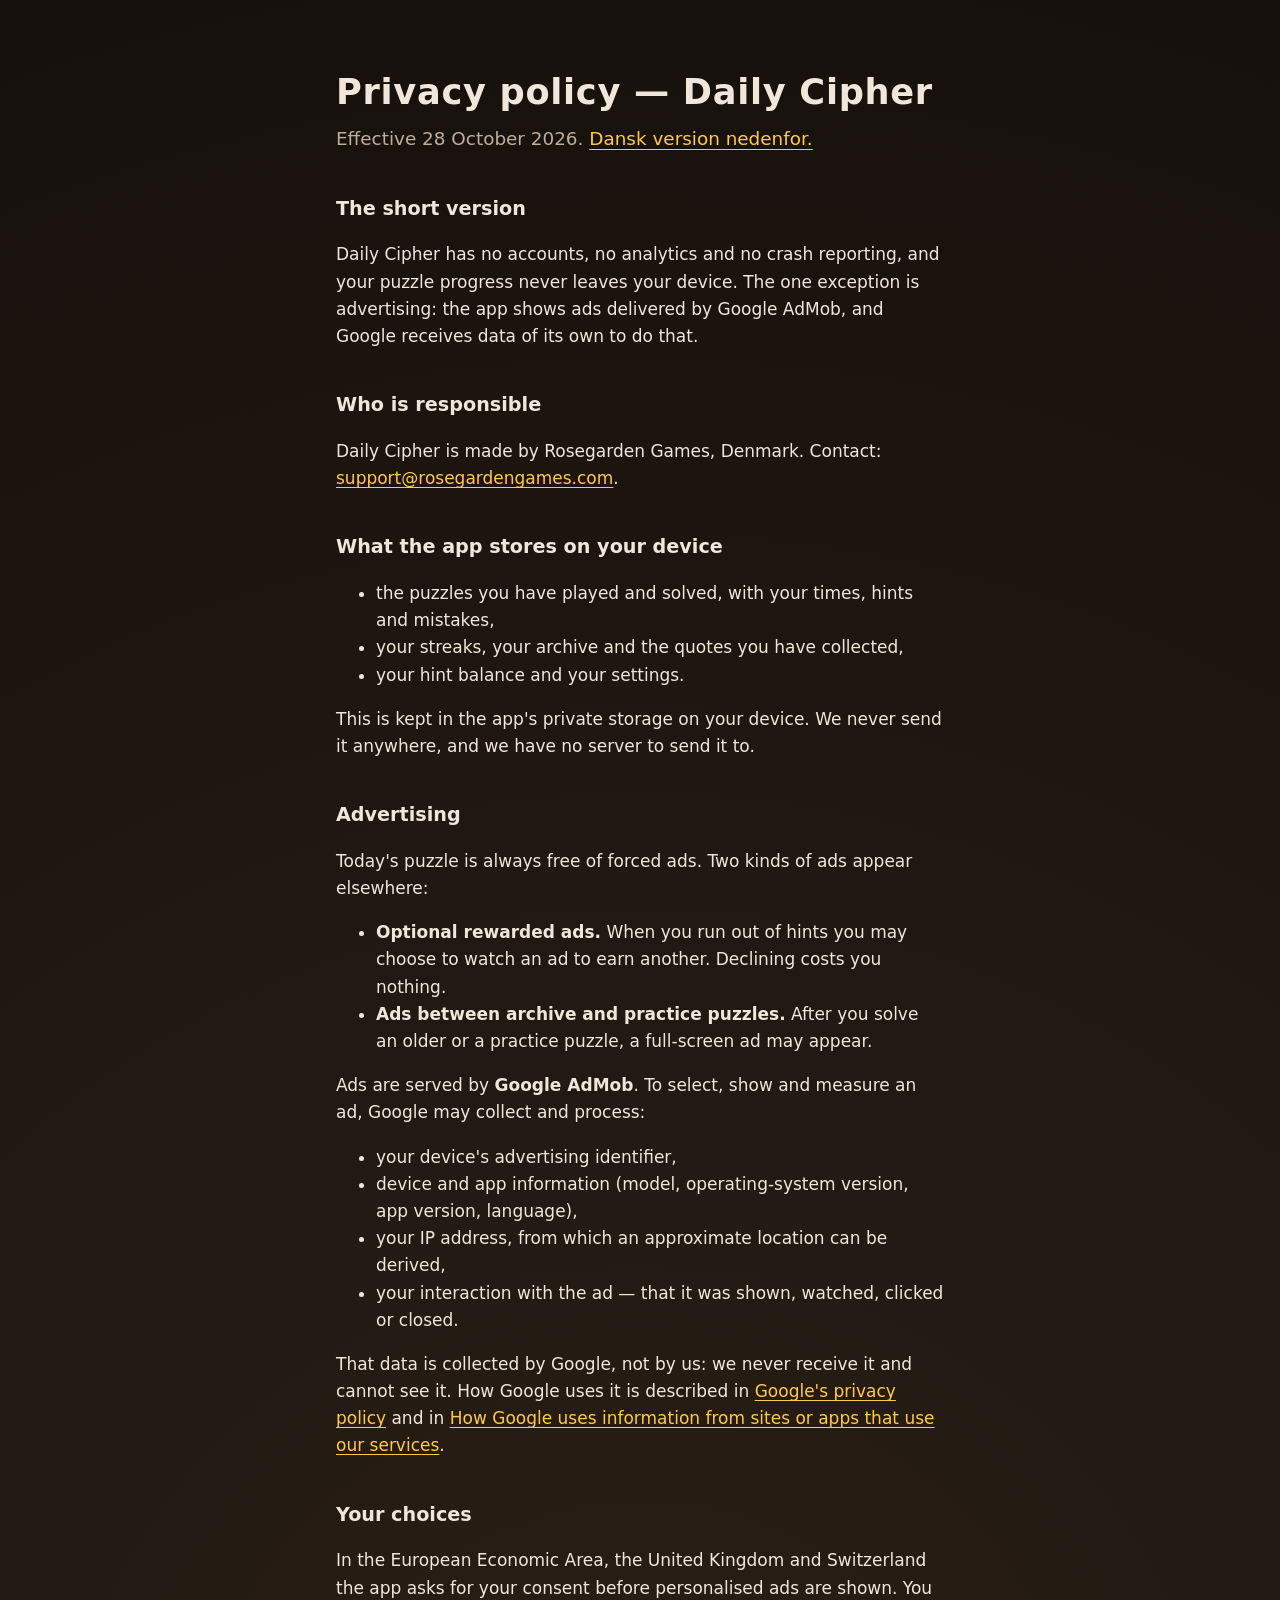
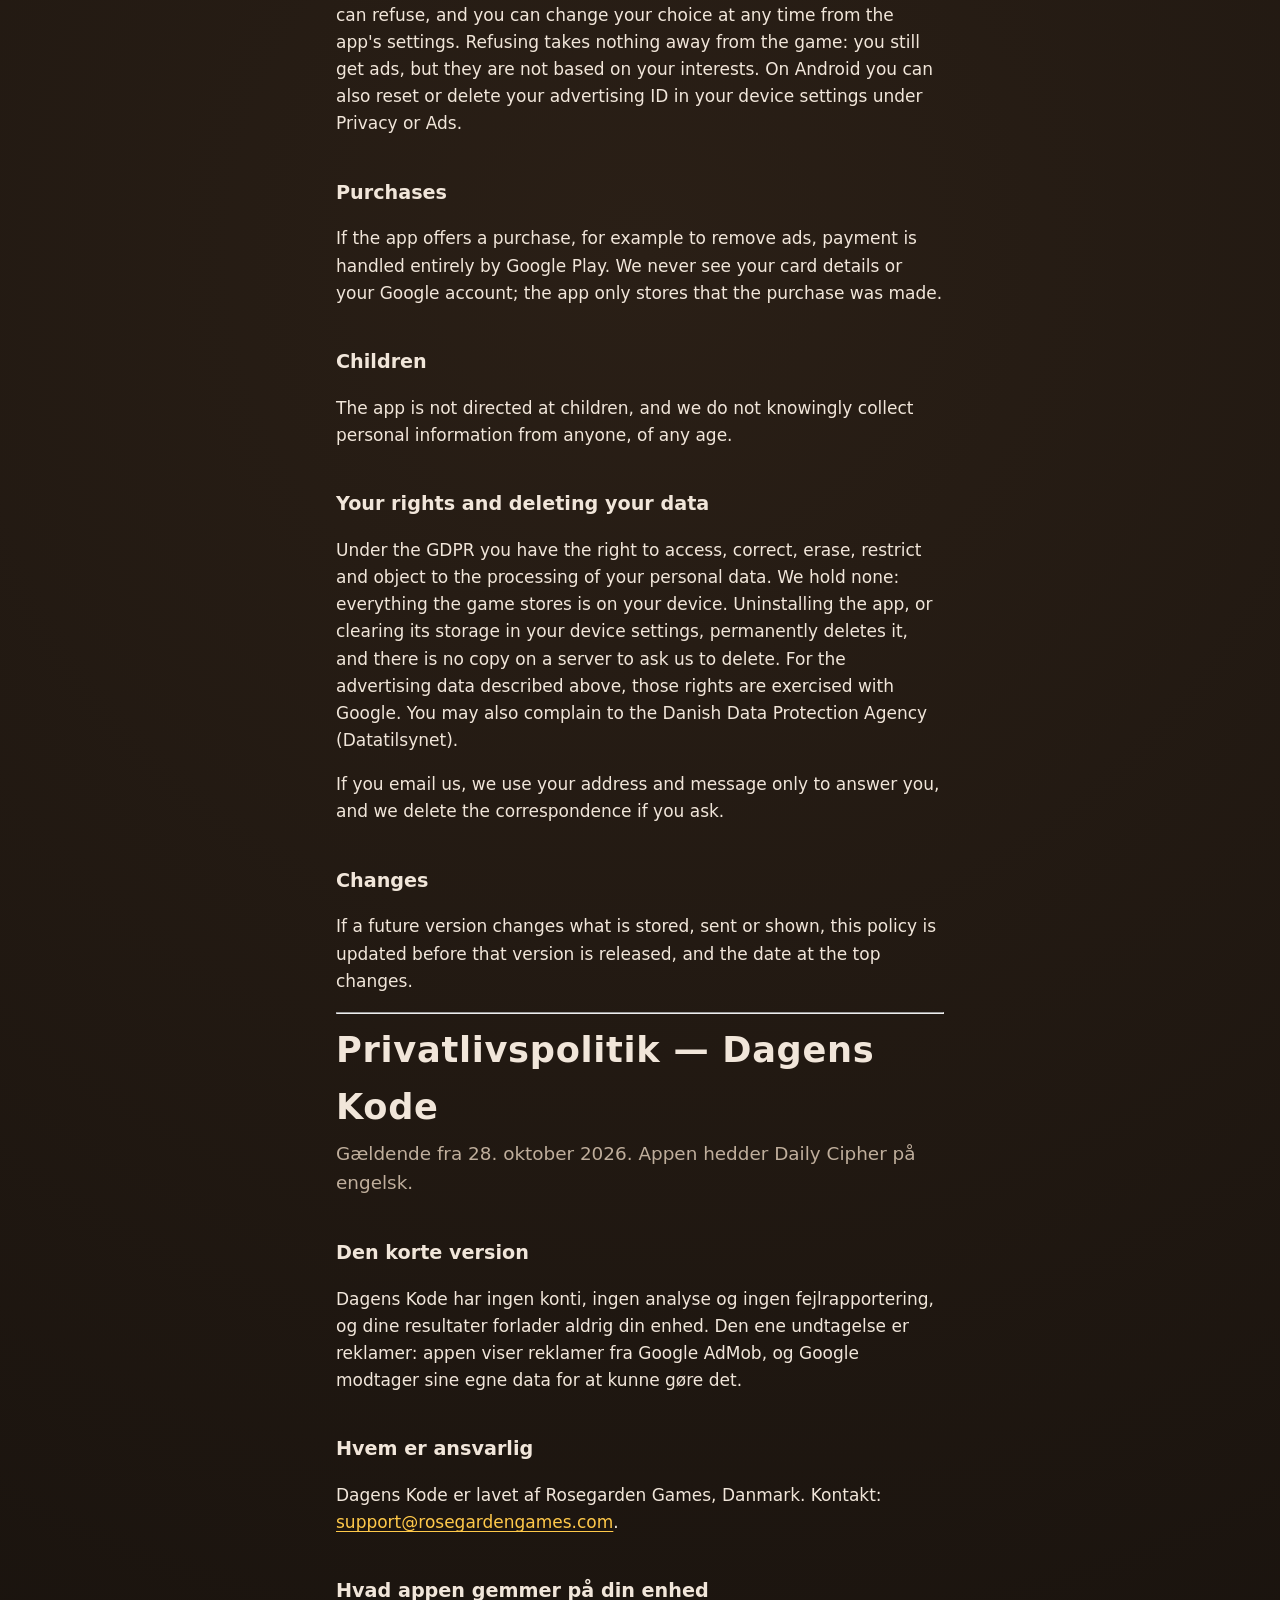
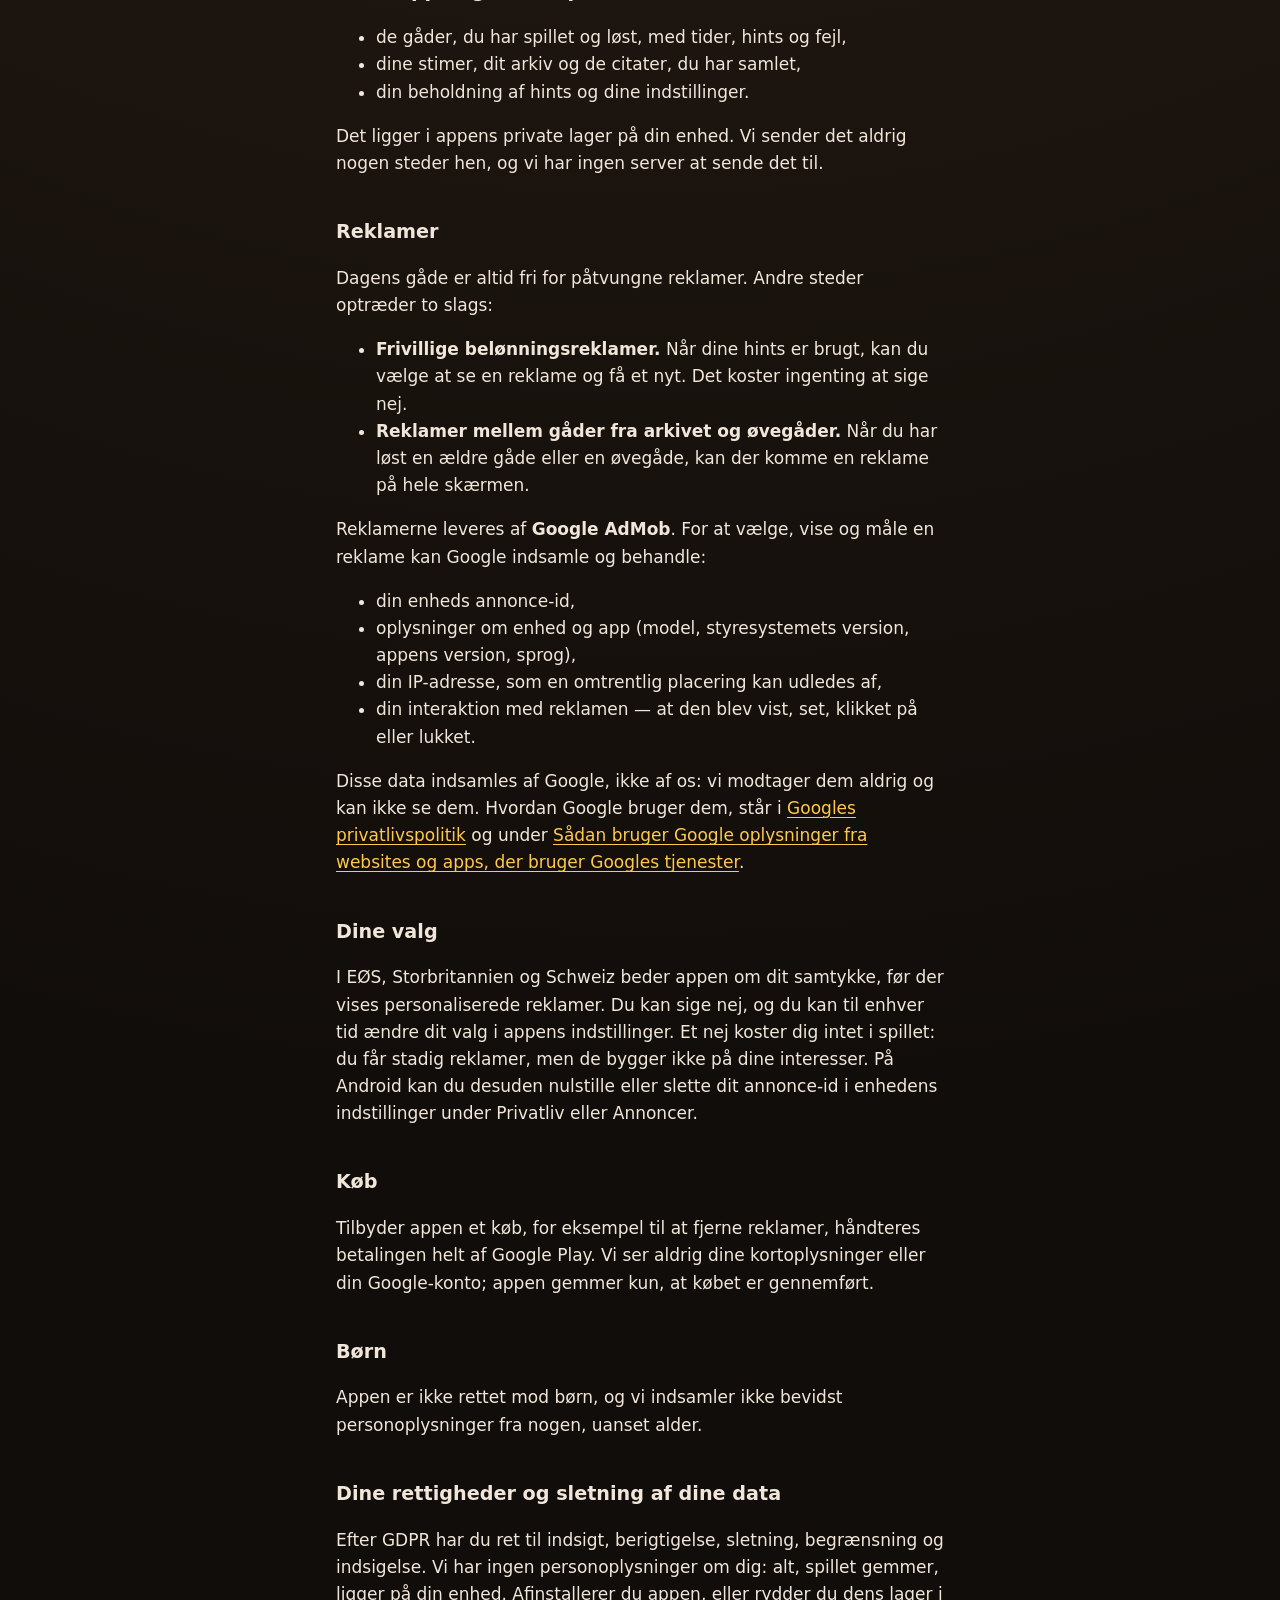
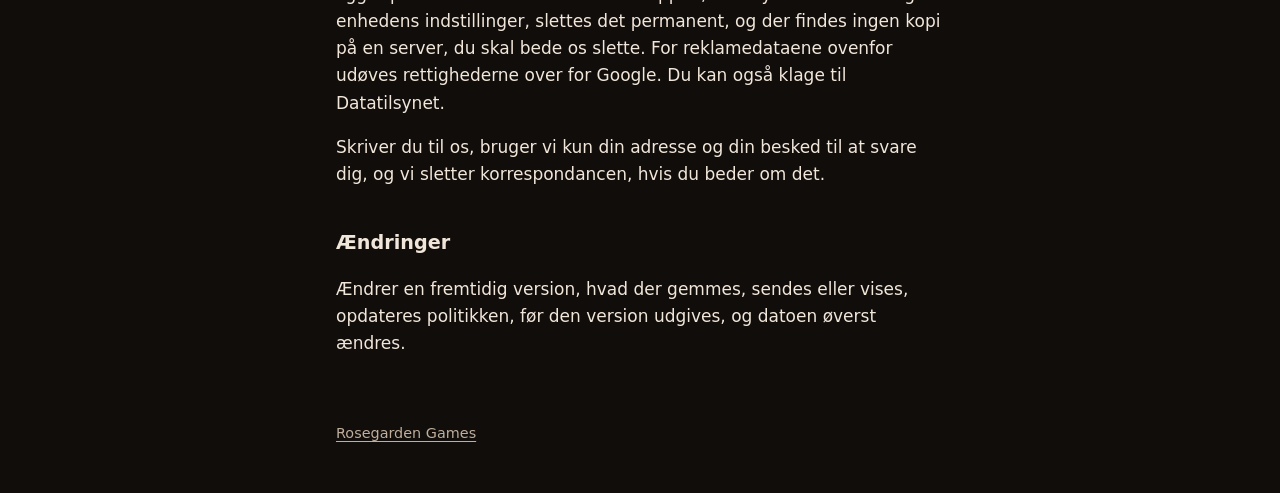
==== daily-cipher/privacy/index.html @ 12e748b9 "Daily Cipher: privacy policy (EN + DA) and an entry on the front page" ====
<!doctype html>
<html lang="en">
<head>
  <meta charset="utf-8">
  <meta name="viewport" content="width=device-width, initial-scale=1">
  <title>Privacy policy - Daily Cipher</title>
  <link rel="stylesheet" href="/style.css">
</head>
<body>
  <main>
    <h1>Privacy policy &mdash; Daily Cipher</h1>
    <p class="lead">Effective 28 October 2026. <a href="#da">Dansk version nedenfor.</a></p>

    <h2>The short version</h2>
    <p>Daily Cipher has no accounts, no analytics and no crash reporting, and your puzzle progress
      never leaves your device. The one exception is advertising: the app shows ads delivered by
      Google AdMob, and Google receives data of its own to do that.</p>

    <h2>Who is responsible</h2>
    <p>Daily Cipher is made by Rosegarden Games, Denmark. Contact:
      <a href="mailto:support@rosegardengames.com">support@rosegardengames.com</a>.</p>

    <h2>What the app stores on your device</h2>
    <ul>
      <li>the puzzles you have played and solved, with your times, hints and mistakes,</li>
      <li>your streaks, your archive and the quotes you have collected,</li>
      <li>your hint balance and your settings.</li>
    </ul>
    <p>This is kept in the app's private storage on your device. We never send it anywhere, and we
      have no server to send it to.</p>

    <h2>Advertising</h2>
    <p>Today's puzzle is always free of forced ads. Two kinds of ads appear elsewhere:</p>
    <ul>
      <li><strong>Optional rewarded ads.</strong> When you run out of hints you may choose to watch
        an ad to earn another. Declining costs you nothing.</li>
      <li><strong>Ads between archive and practice puzzles.</strong> After you solve an older or a
        practice puzzle, a full-screen ad may appear.</li>
    </ul>
    <p>Ads are served by <strong>Google AdMob</strong>. To select, show and measure an ad, Google
      may collect and process:</p>
    <ul>
      <li>your device's advertising identifier,</li>
      <li>device and app information (model, operating-system version, app version, language),</li>
      <li>your IP address, from which an approximate location can be derived,</li>
      <li>your interaction with the ad &mdash; that it was shown, watched, clicked or closed.</li>
    </ul>
    <p>That data is collected by Google, not by us: we never receive it and cannot see it. How
      Google uses it is described in
      <a href="https://policies.google.com/privacy">Google's privacy policy</a> and in
      <a href="https://policies.google.com/technologies/partner-sites">How Google uses information
      from sites or apps that use our services</a>.</p>

    <h2>Your choices</h2>
    <p>In the European Economic Area, the United Kingdom and Switzerland the app asks for your
      consent before personalised ads are shown. You can refuse, and you can change your choice at
      any time from the app's settings. Refusing takes nothing away from the game: you still get
      ads, but they are not based on your interests. On Android you can also reset or delete your
      advertising ID in your device settings under Privacy or Ads.</p>

    <h2>Purchases</h2>
    <p>If the app offers a purchase, for example to remove ads, payment is handled entirely by
      Google Play. We never see your card details or your Google account; the app only stores that
      the purchase was made.</p>

    <h2>Children</h2>
    <p>The app is not directed at children, and we do not knowingly collect personal information
      from anyone, of any age.</p>

    <h2>Your rights and deleting your data</h2>
    <p>Under the GDPR you have the right to access, correct, erase, restrict and object to the
      processing of your personal data. We hold none: everything the game stores is on your device.
      Uninstalling the app, or clearing its storage in your device settings, permanently deletes
      it, and there is no copy on a server to ask us to delete. For the advertising data described
      above, those rights are exercised with Google. You may also complain to the Danish Data
      Protection Agency (Datatilsynet).</p>
    <p>If you email us, we use your address and message only to answer you, and we delete the
      correspondence if you ask.</p>

    <h2>Changes</h2>
    <p>If a future version changes what is stored, sent or shown, this policy is updated before
      that version is released, and the date at the top changes.</p>

    <hr>

    <h1 id="da" lang="da">Privatlivspolitik &mdash; Dagens Kode</h1>
    <div lang="da">
      <p class="lead">Gældende fra 28. oktober 2026. Appen hedder Daily Cipher på engelsk.</p>

      <h2>Den korte version</h2>
      <p>Dagens Kode har ingen konti, ingen analyse og ingen fejlrapportering, og dine resultater
        forlader aldrig din enhed. Den ene undtagelse er reklamer: appen viser reklamer fra Google
        AdMob, og Google modtager sine egne data for at kunne gøre det.</p>

      <h2>Hvem er ansvarlig</h2>
      <p>Dagens Kode er lavet af Rosegarden Games, Danmark. Kontakt:
        <a href="mailto:support@rosegardengames.com">support@rosegardengames.com</a>.</p>

      <h2>Hvad appen gemmer på din enhed</h2>
      <ul>
        <li>de gåder, du har spillet og løst, med tider, hints og fejl,</li>
        <li>dine stimer, dit arkiv og de citater, du har samlet,</li>
        <li>din beholdning af hints og dine indstillinger.</li>
      </ul>
      <p>Det ligger i appens private lager på din enhed. Vi sender det aldrig nogen steder hen, og
        vi har ingen server at sende det til.</p>

      <h2>Reklamer</h2>
      <p>Dagens gåde er altid fri for påtvungne reklamer. Andre steder optræder to slags:</p>
      <ul>
        <li><strong>Frivillige belønningsreklamer.</strong> Når dine hints er brugt, kan du vælge at
          se en reklame og få et nyt. Det koster ingenting at sige nej.</li>
        <li><strong>Reklamer mellem gåder fra arkivet og øvegåder.</strong> Når du har løst en ældre
          gåde eller en øvegåde, kan der komme en reklame på hele skærmen.</li>
      </ul>
      <p>Reklamerne leveres af <strong>Google AdMob</strong>. For at vælge, vise og måle en reklame
        kan Google indsamle og behandle:</p>
      <ul>
        <li>din enheds annonce-id,</li>
        <li>oplysninger om enhed og app (model, styresystemets version, appens version, sprog),</li>
        <li>din IP-adresse, som en omtrentlig placering kan udledes af,</li>
        <li>din interaktion med reklamen &mdash; at den blev vist, set, klikket på eller lukket.</li>
      </ul>
      <p>Disse data indsamles af Google, ikke af os: vi modtager dem aldrig og kan ikke se dem.
        Hvordan Google bruger dem, står i
        <a href="https://policies.google.com/privacy?hl=da">Googles privatlivspolitik</a> og under
        <a href="https://policies.google.com/technologies/partner-sites?hl=da">Sådan bruger Google
        oplysninger fra websites og apps, der bruger Googles tjenester</a>.</p>

      <h2>Dine valg</h2>
      <p>I EØS, Storbritannien og Schweiz beder appen om dit samtykke, før der vises personaliserede
        reklamer. Du kan sige nej, og du kan til enhver tid ændre dit valg i appens indstillinger.
        Et nej koster dig intet i spillet: du får stadig reklamer, men de bygger ikke på dine
        interesser. På Android kan du desuden nulstille eller slette dit annonce-id i enhedens
        indstillinger under Privatliv eller Annoncer.</p>

      <h2>Køb</h2>
      <p>Tilbyder appen et køb, for eksempel til at fjerne reklamer, håndteres betalingen helt af
        Google Play. Vi ser aldrig dine kortoplysninger eller din Google-konto; appen gemmer kun, at
        købet er gennemført.</p>

      <h2>Børn</h2>
      <p>Appen er ikke rettet mod børn, og vi indsamler ikke bevidst personoplysninger fra nogen,
        uanset alder.</p>

      <h2>Dine rettigheder og sletning af dine data</h2>
      <p>Efter GDPR har du ret til indsigt, berigtigelse, sletning, begrænsning og indsigelse. Vi
        har ingen personoplysninger om dig: alt, spillet gemmer, ligger på din enhed. Afinstallerer
        du appen, eller rydder du dens lager i enhedens indstillinger, slettes det permanent, og der
        findes ingen kopi på en server, du skal bede os slette. For reklamedataene ovenfor udøves
        rettighederne over for Google. Du kan også klage til Datatilsynet.</p>
      <p>Skriver du til os, bruger vi kun din adresse og din besked til at svare dig, og vi sletter
        korrespondancen, hvis du beder om det.</p>

      <h2>Ændringer</h2>
      <p>Ændrer en fremtidig version, hvad der gemmes, sendes eller vises, opdateres politikken,
        før den version udgives, og datoen øverst ændres.</p>
    </div>

    <footer>
      <a href="/">Rosegarden Games</a>
    </footer>
  </main>
</body>
</html>
---- style.css ----
:root {
  color-scheme: dark;
  --room: #110d0a;
  --glow: #2a1f16;
  --text: #f1e6da;
  --muted: #bfae9c;
  --accent: #ffc94a;
}

* {
  box-sizing: border-box;
}

html {
  background: var(--room);
}

body {
  margin: 0;
  min-height: 100vh;
  background: radial-gradient(circle at 50% 35%, var(--glow), var(--room) 70%);
  color: var(--text);
  font: 17px/1.6 system-ui, -apple-system, "Segoe UI", Roboto, sans-serif;
}

main {
  max-width: 40rem;
  margin: 0 auto;
  padding: 4rem 1rem 3rem;
}

h1 {
  margin: 0 0 0.25rem;
  font-size: 2.2rem;
  letter-spacing: 0.02em;
}

h2 {
  margin-top: 2.5rem;
  font-size: 1.2rem;
}

.lead {
  margin-top: 0;
  color: var(--muted);
  font-size: 1.15rem;
}

a {
  color: var(--accent);
  text-underline-offset: 0.2em;
}

footer {
  margin-top: 4rem;
  color: var(--muted);
  font-size: 0.9rem;
}

footer a {
  color: inherit;
}
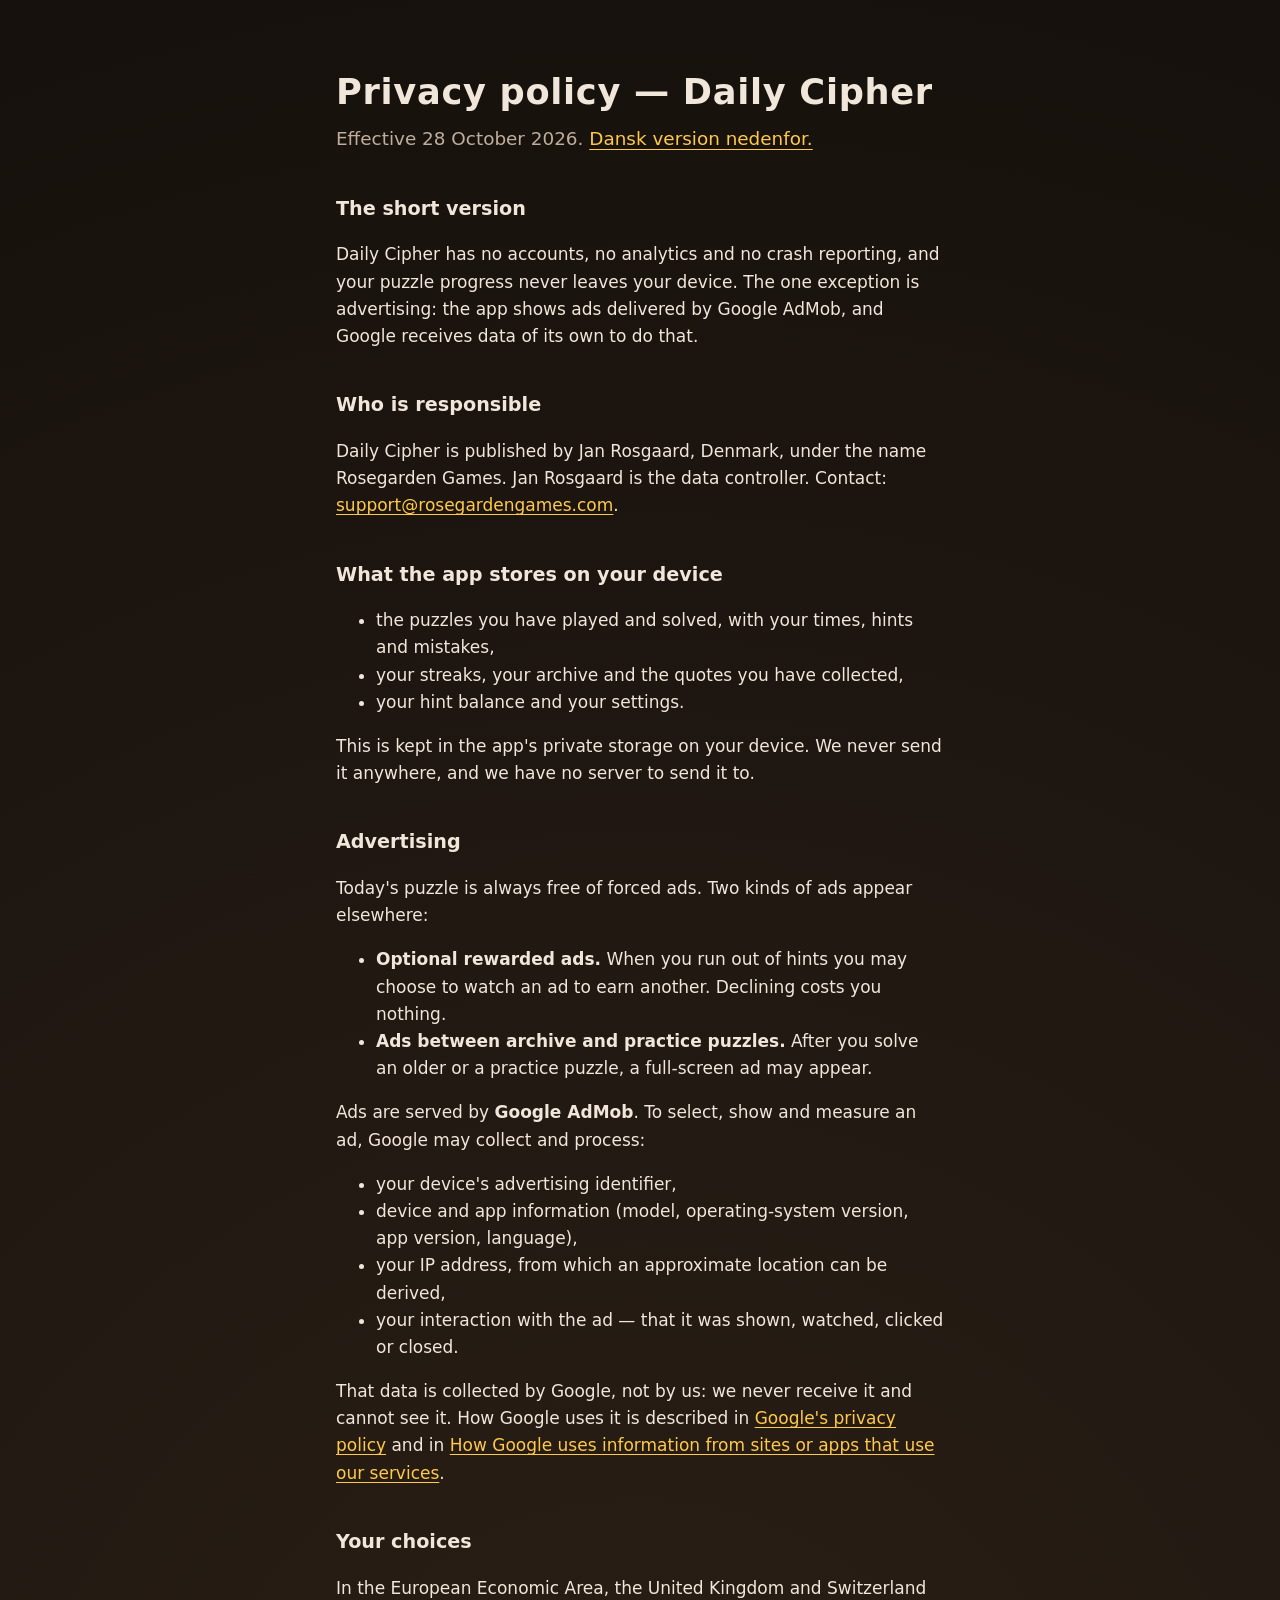
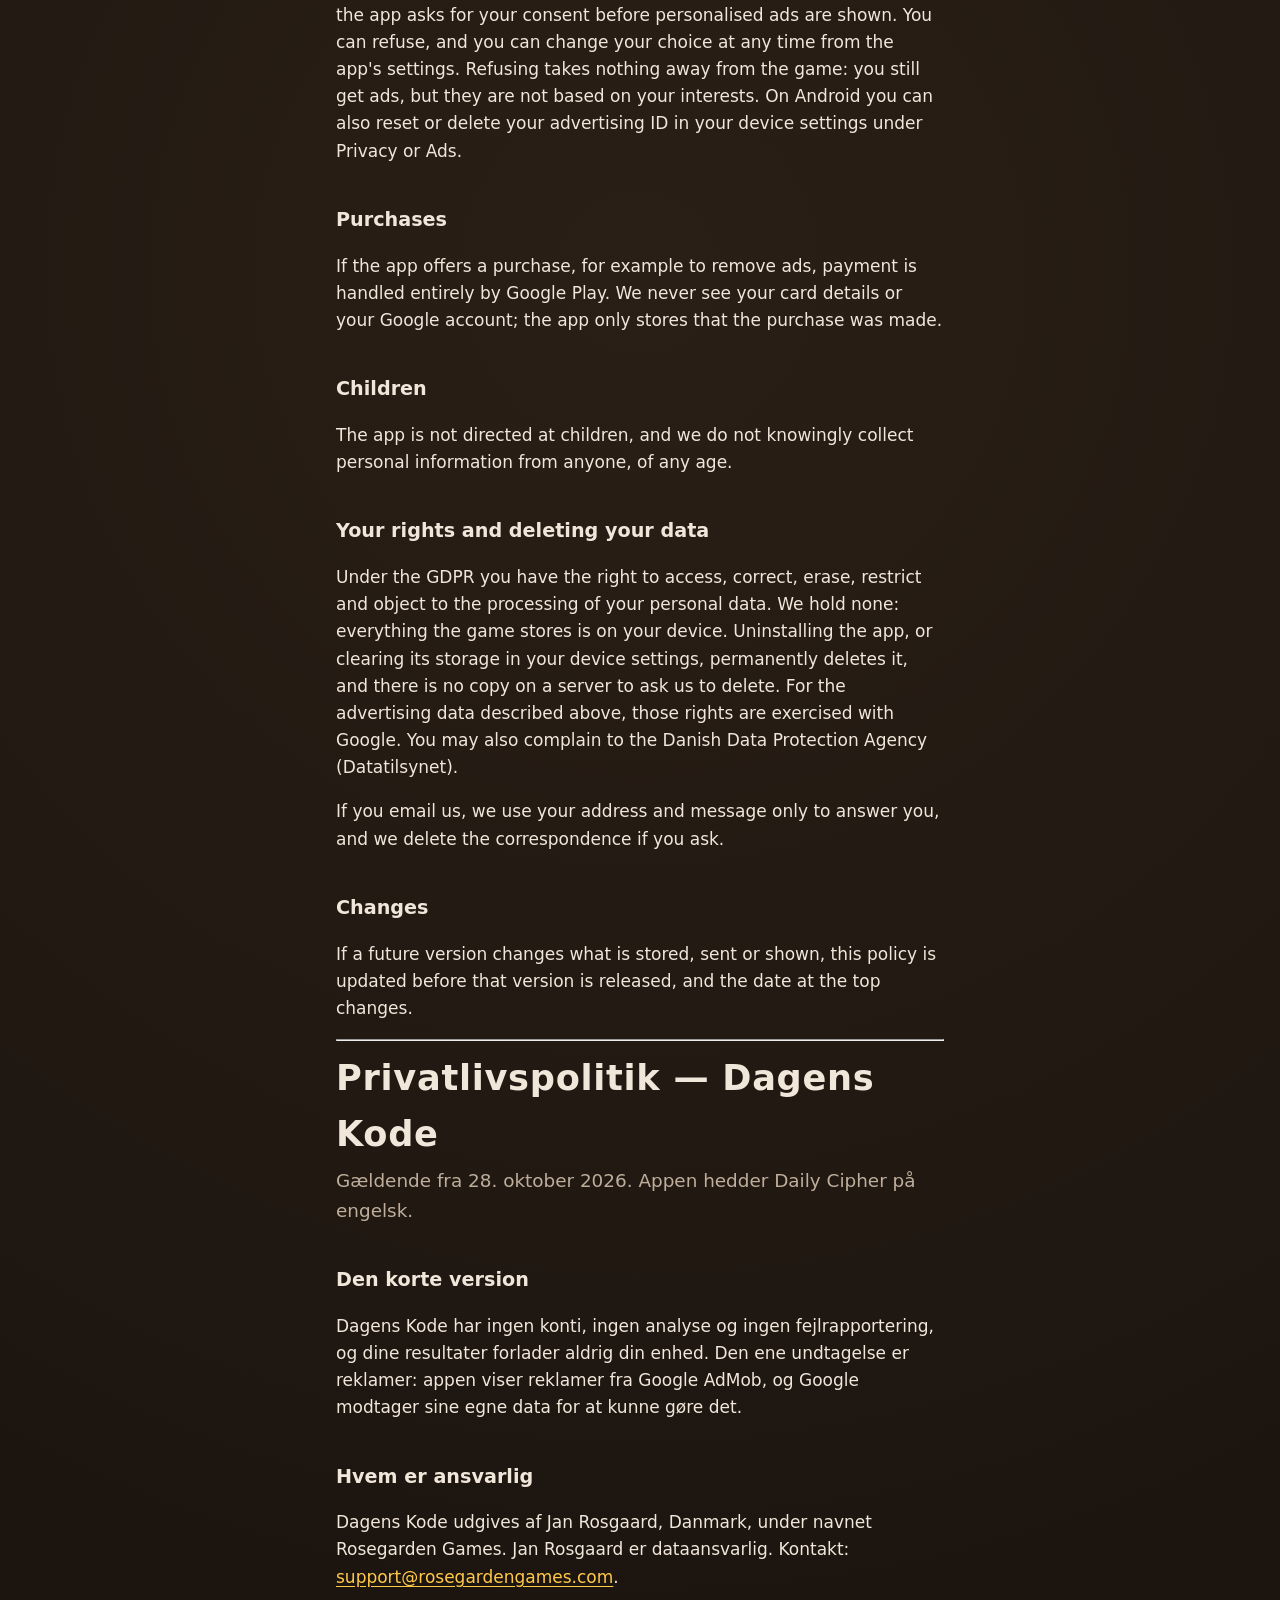
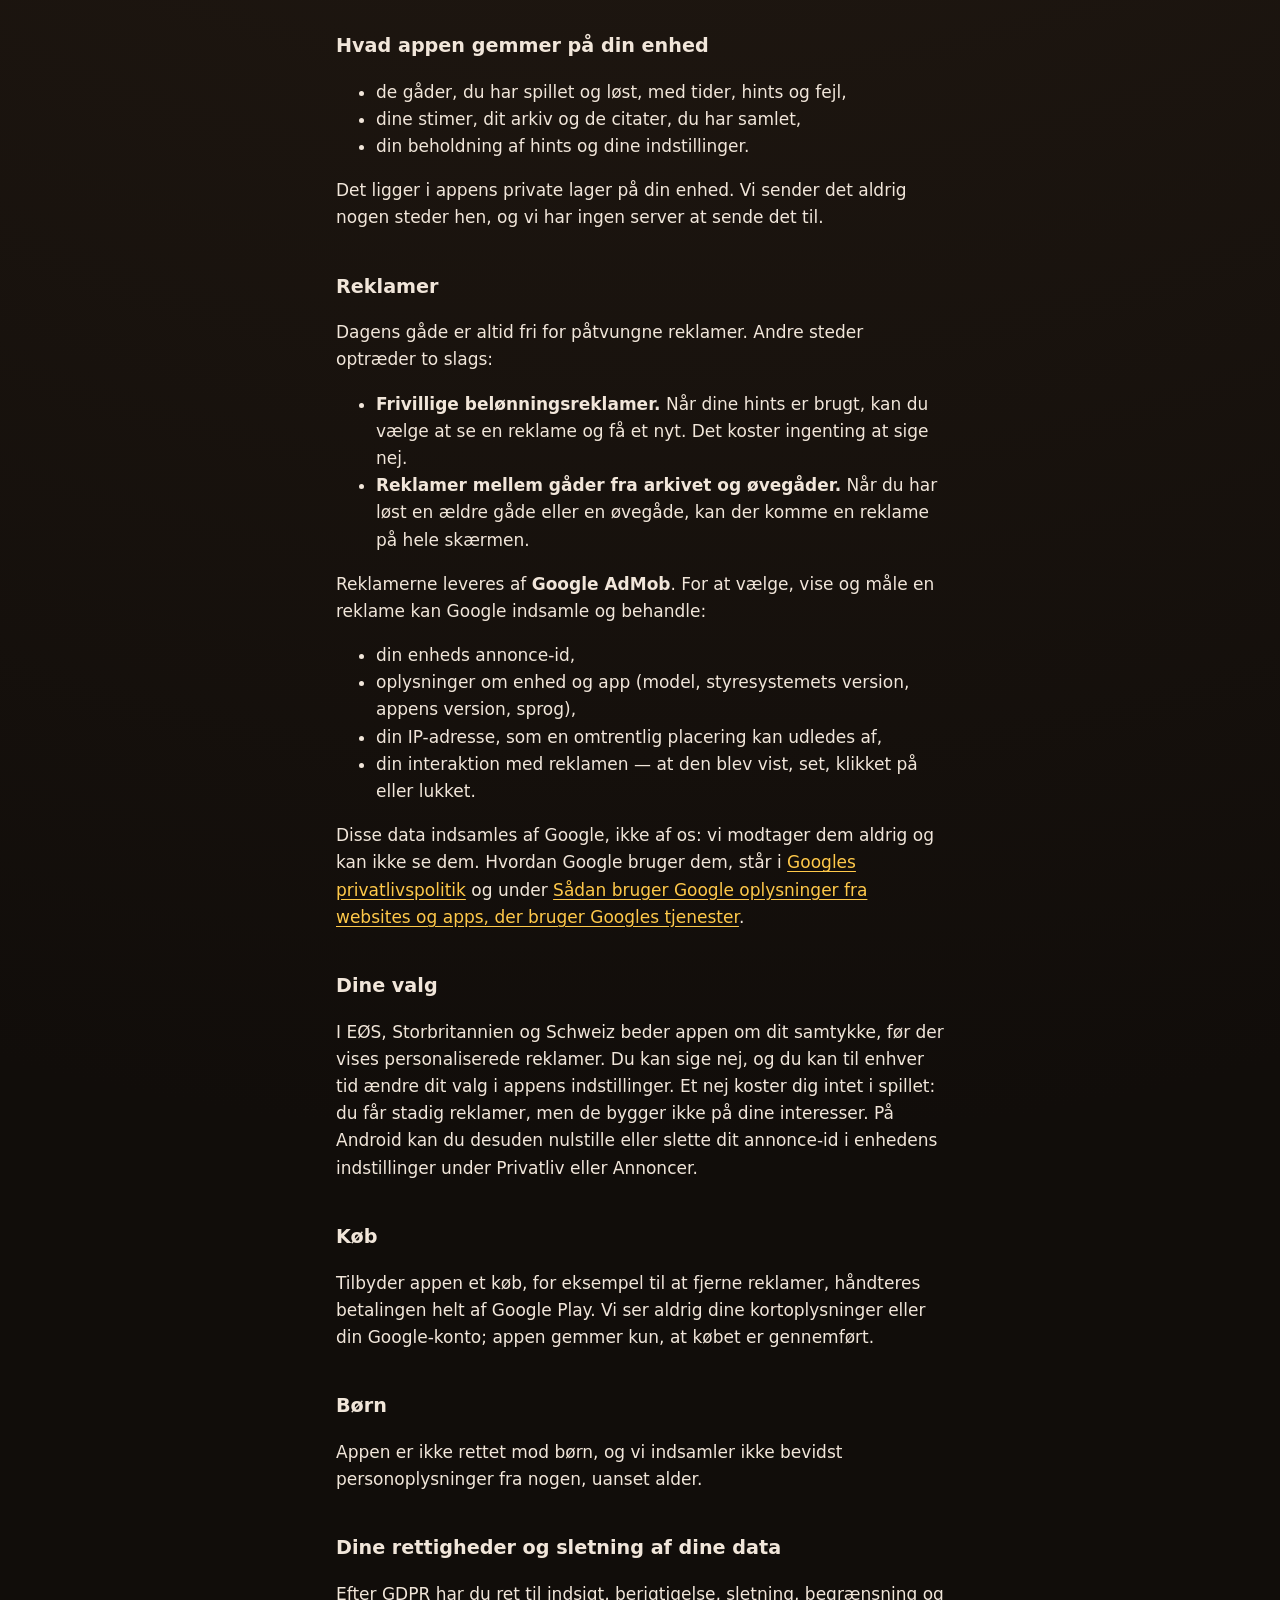
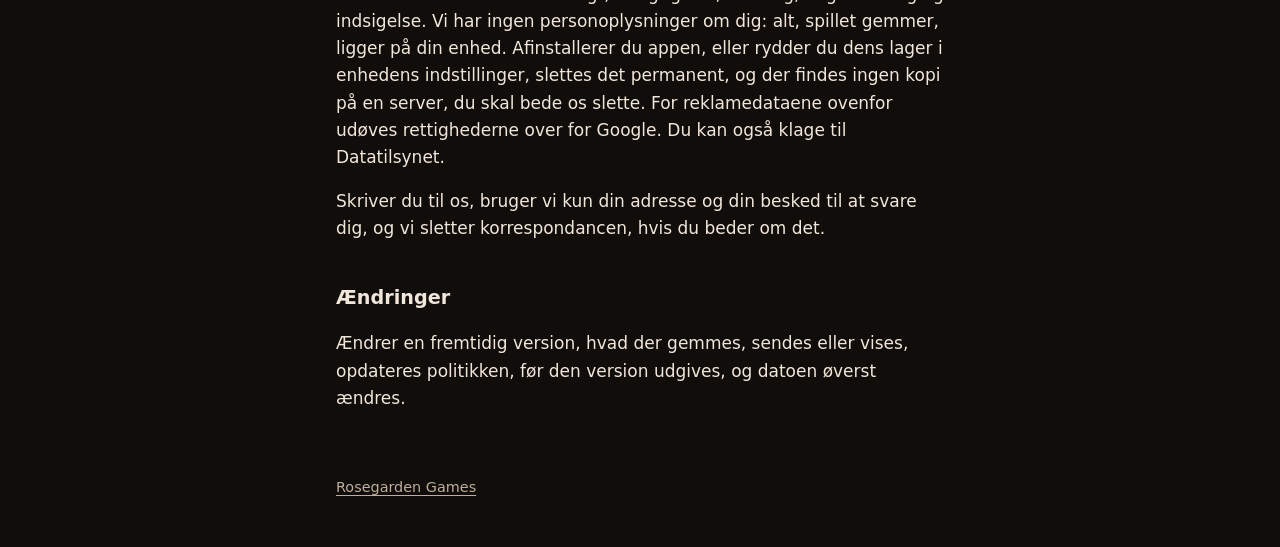
==== commit 7219fcac: "Daily Cipher policy: name Jan Rosgaard as data controller" ====
--- a/daily-cipher/privacy/index.html
+++ b/daily-cipher/privacy/index.html
@@ -17,7 +17,8 @@
       Google AdMob, and Google receives data of its own to do that.</p>
 
     <h2>Who is responsible</h2>
-    <p>Daily Cipher is made by Rosegarden Games, Denmark. Contact:
+    <p>Daily Cipher is published by Jan Rosgaard, Denmark, under the name Rosegarden Games. Jan
+      Rosgaard is the data controller. Contact:
       <a href="mailto:support@rosegardengames.com">support@rosegardengames.com</a>.</p>
 
     <h2>What the app stores on your device</h2>
@@ -93,7 +94,8 @@
         AdMob, og Google modtager sine egne data for at kunne gøre det.</p>
 
       <h2>Hvem er ansvarlig</h2>
-      <p>Dagens Kode er lavet af Rosegarden Games, Danmark. Kontakt:
+      <p>Dagens Kode udgives af Jan Rosgaard, Danmark, under navnet Rosegarden Games. Jan Rosgaard
+        er dataansvarlig. Kontakt:
         <a href="mailto:support@rosegardengames.com">support@rosegardengames.com</a>.</p>
 
       <h2>Hvad appen gemmer på din enhed</h2>
